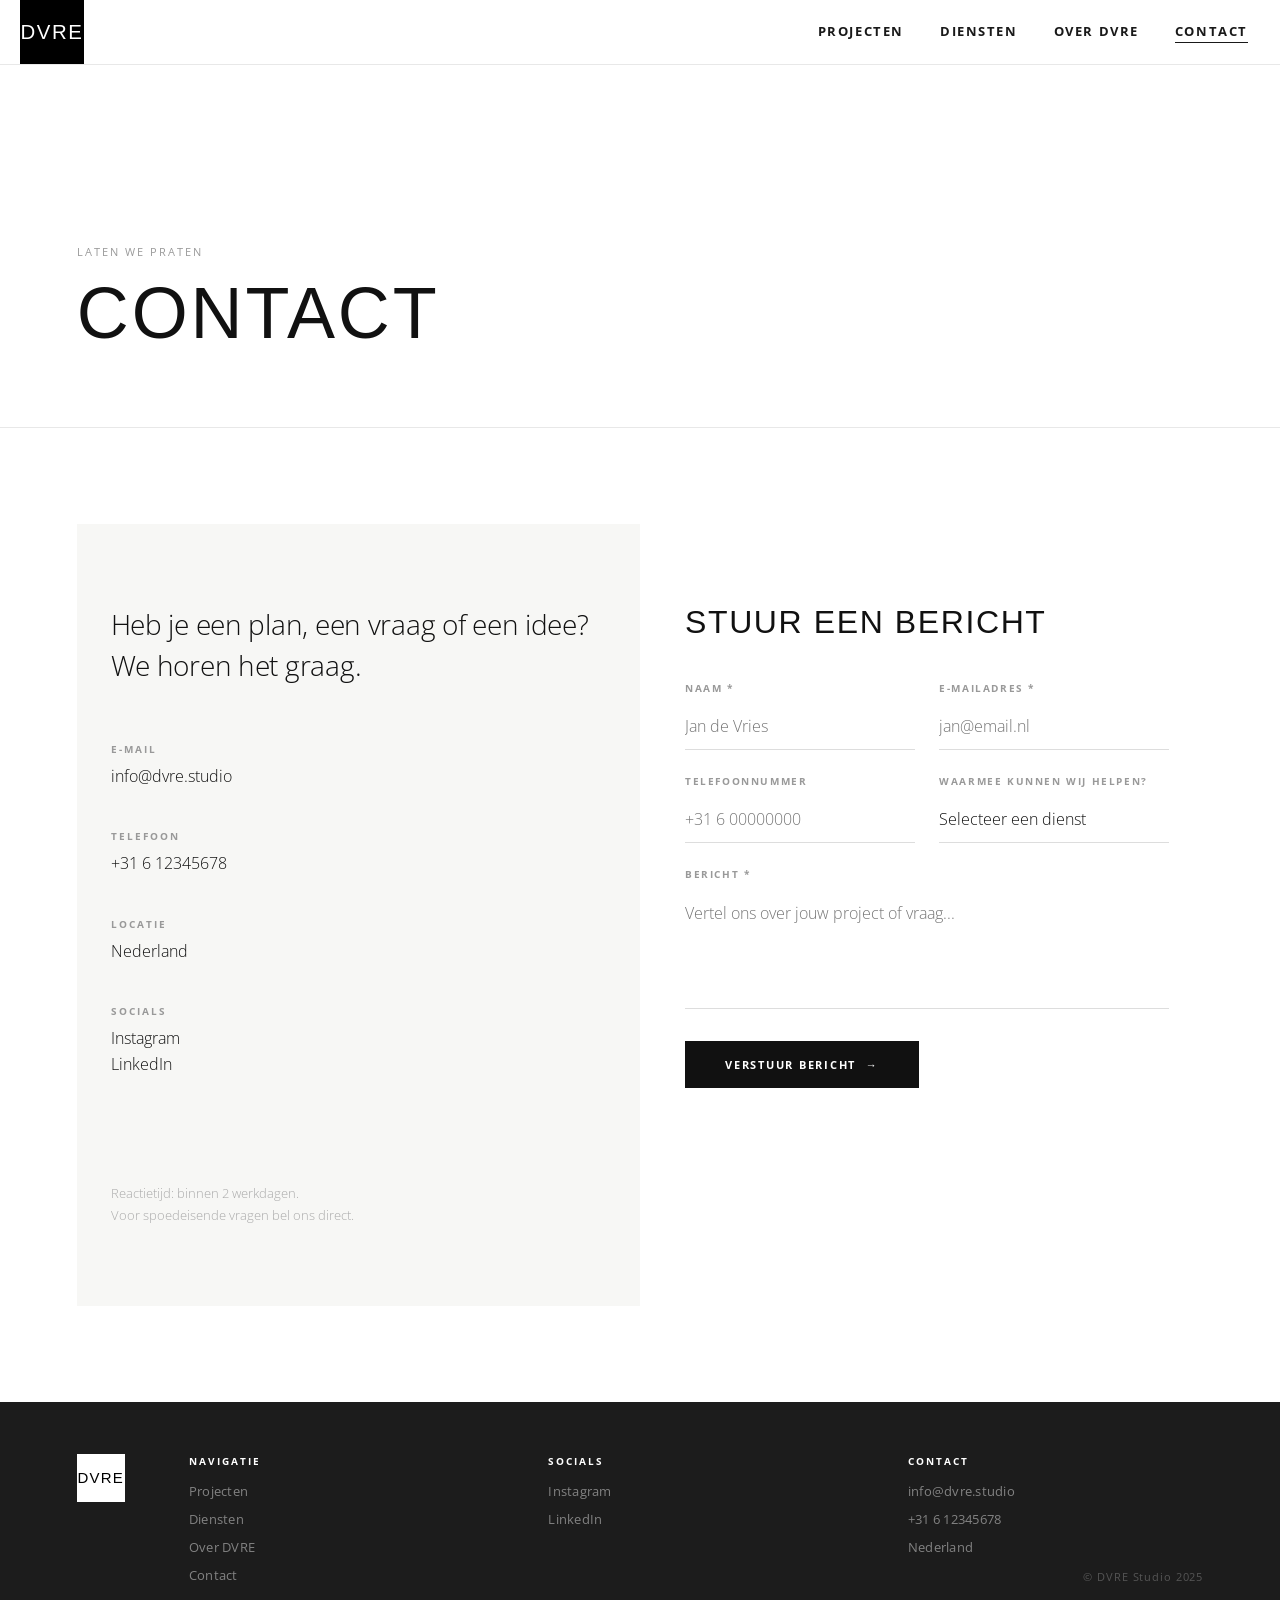
==== contact.html @ 1531172d "Voeg subpagina's toe en verbeter website - Nieuwe pagina's: projecten.html, diensten.html, over.html" ====
<!DOCTYPE html>
<html lang="nl">
<head>
    <meta charset="UTF-8">
    <meta name="viewport" content="width=device-width, initial-scale=1.0">
    <title>Contact — DVRE</title>
    <link rel="preconnect" href="https://fonts.googleapis.com">
    <link rel="preconnect" href="https://fonts.gstatic.com" crossorigin>
    <link href="https://fonts.googleapis.com/css2?family=Open+Sans:wght@300;400;500;600&display=swap" rel="stylesheet">
    <link rel="stylesheet" href="css/style.css">
    <style>
        .page-hero {
            padding: 180px 6% 80px;
            background: #fff;
            border-bottom: 1px solid #e8e8e8;
        }
        .page-hero-label {
            font-size: 11px;
            letter-spacing: 0.18em;
            text-transform: uppercase;
            color: #999;
            margin-bottom: 20px;
        }
        .page-hero-title {
            font-family: 'Futura PT Condensed', 'Futura PT', 'Futura', 'Century Gothic', Arial Narrow, sans-serif;
            font-size: 72px;
            font-weight: 500;
            font-stretch: condensed;
            letter-spacing: 0.04em;
            text-transform: uppercase;
            color: #111;
            line-height: 0.95;
        }

        /* Contact layout */
        #contact-page {
            display: grid;
            grid-template-columns: 1fr 1fr;
            gap: 0;
            min-height: 70vh;
        }

        /* Linker kolom — info */
        .contact-info {
            padding: 80px 8% 80px 6%;
            background: #f7f7f5;
            display: flex;
            flex-direction: column;
            justify-content: space-between;
        }

        .contact-intro {
            font-size: 28px;
            font-weight: 300;
            line-height: 1.45;
            color: #111;
            margin-bottom: 56px;
            letter-spacing: -0.01em;
        }

        .contact-detail-group { margin-bottom: 40px; }

        .contact-detail-label {
            font-size: 10px;
            font-weight: 700;
            letter-spacing: 0.2em;
            text-transform: uppercase;
            color: #999;
            margin-bottom: 8px;
        }

        .contact-detail-value {
            font-size: 16px;
            font-weight: 300;
            color: #111;
            text-decoration: none;
            display: block;
            line-height: 1.6;
            transition: opacity 0.2s;
        }

        .contact-detail-value:hover { opacity: 0.6; }

        /* Rechter kolom — formulier */
        .contact-form-wrap {
            padding: 80px 6% 80px 8%;
            background: #fff;
        }

        .form-title {
            font-family: 'Futura PT Condensed', 'Futura PT', 'Futura', 'Century Gothic', Arial Narrow, sans-serif;
            font-size: 32px;
            font-weight: 500;
            font-stretch: condensed;
            letter-spacing: 0.05em;
            text-transform: uppercase;
            color: #111;
            margin-bottom: 40px;
        }

        .contact-form { display: flex; flex-direction: column; gap: 24px; }

        .form-group { display: flex; flex-direction: column; gap: 8px; }

        .form-row { display: grid; grid-template-columns: 1fr 1fr; gap: 24px; }

        .form-group label {
            font-size: 10px;
            font-weight: 700;
            letter-spacing: 0.16em;
            text-transform: uppercase;
            color: #999;
        }

        .form-group input,
        .form-group select,
        .form-group textarea {
            border: none;
            border-bottom: 1px solid #ddd;
            padding: 12px 0;
            font-size: 16px;
            font-weight: 300;
            font-family: 'Open Sans', Arial, sans-serif;
            color: #111;
            background: transparent;
            outline: none;
            transition: border-color 0.2s ease;
            -webkit-appearance: none;
            border-radius: 0;
        }

        .form-group input:focus,
        .form-group select:focus,
        .form-group textarea:focus {
            border-bottom-color: #111;
        }

        .form-group textarea {
            resize: none;
            min-height: 120px;
            line-height: 1.6;
        }

        .form-group select { cursor: pointer; color: #111; }
        .form-group select option { color: #111; }

        .form-submit {
            display: inline-block;
            background: #111;
            color: #fff;
            font-size: 11px;
            font-weight: 700;
            letter-spacing: 0.16em;
            text-transform: uppercase;
            border: none;
            padding: 16px 40px;
            cursor: pointer;
            font-family: 'Open Sans', Arial, sans-serif;
            transition: background 0.2s ease, transform 0.15s ease;
            margin-top: 8px;
            align-self: flex-start;
        }

        .form-submit:hover { background: #333; transform: translateY(-1px); }

        /* Succes bericht */
        .form-success {
            display: none;
            padding: 20px;
            background: #f0f7f0;
            border-left: 3px solid #4a9e4a;
            font-size: 15px;
            font-weight: 300;
            color: #2d6a2d;
        }

        @media (max-width: 768px) {
            #contact-page { grid-template-columns: 1fr; }
            .contact-info { padding: 56px 5%; }
            .contact-form-wrap { padding: 56px 5%; }
            .form-row { grid-template-columns: 1fr; gap: 24px; }
            .page-hero-title { font-size: 48px; }
        }
    </style>
</head>
<body>

    <header id="navbar" class="visible" style="background: #fff; position: sticky; top: 0; box-shadow: 0 1px 0 #e8e8e8;">
        <a href="index.html" id="logo" style="text-decoration:none;"><span>DVRE</span></a>
        <nav id="main-nav">
            <a href="projecten.html">Projecten</a>
            <a href="diensten.html">Diensten</a>
            <a href="over.html">Over DVRE</a>
            <a href="contact.html" style="color:#000; border-bottom: 1.5px solid #000; padding-bottom:2px;">Contact</a>
        </nav>
        <button id="hamburger" aria-label="Menu"><span></span><span></span><span></span></button>
    </header>

    <div id="mobile-menu">
        <button id="mobile-close">✕</button>
        <nav id="mobile-nav">
            <a href="projecten.html">Projecten</a>
            <a href="diensten.html">Diensten</a>
            <a href="over.html">Over DVRE</a>
            <a href="contact.html">Contact</a>
        </nav>
    </div>

    <div class="page-hero">
        <p class="page-hero-label">Laten we praten</p>
        <h1 class="page-hero-title">Contact</h1>
    </div>

    <section id="contact-page">

        <!-- Info links -->
        <div class="contact-info">
            <div>
                <p class="contact-intro">Heb je een plan, een vraag of een idee? We horen het graag.</p>

                <div class="contact-detail-group">
                    <p class="contact-detail-label">E-mail</p>
                    <a href="mailto:info@dvre.studio" class="contact-detail-value">info@dvre.studio</a>
                </div>

                <div class="contact-detail-group">
                    <p class="contact-detail-label">Telefoon</p>
                    <a href="tel:+31612345678" class="contact-detail-value">+31 6 12345678</a>
                </div>

                <div class="contact-detail-group">
                    <p class="contact-detail-label">Locatie</p>
                    <span class="contact-detail-value">Nederland</span>
                </div>

                <div class="contact-detail-group">
                    <p class="contact-detail-label">Socials</p>
                    <a href="#" class="contact-detail-value">Instagram</a>
                    <a href="#" class="contact-detail-value">LinkedIn</a>
                </div>
            </div>

            <div style="margin-top: 64px;">
                <p style="font-size:13px; color:#aaa; line-height:1.7; font-weight:300;">
                    Reactietijd: binnen 2 werkdagen.<br>
                    Voor spoedeisende vragen bel ons direct.
                </p>
            </div>
        </div>

        <!-- Formulier rechts -->
        <div class="contact-form-wrap">
            <p class="form-title">Stuur een bericht</p>

            <div class="form-success" id="form-success">
                Bedankt voor je bericht! We nemen binnen 2 werkdagen contact met je op.
            </div>

            <form class="contact-form" id="contact-form" novalidate>
                <div class="form-row">
                    <div class="form-group">
                        <label for="naam">Naam *</label>
                        <input type="text" id="naam" name="naam" placeholder="Jan de Vries" required>
                    </div>
                    <div class="form-group">
                        <label for="email">E-mailadres *</label>
                        <input type="email" id="email" name="email" placeholder="jan@email.nl" required>
                    </div>
                </div>

                <div class="form-row">
                    <div class="form-group">
                        <label for="telefoon">Telefoonnummer</label>
                        <input type="tel" id="telefoon" name="telefoon" placeholder="+31 6 00000000">
                    </div>
                    <div class="form-group">
                        <label for="dienst">Waarmee kunnen wij helpen?</label>
                        <select id="dienst" name="dienst">
                            <option value="">Selecteer een dienst</option>
                            <option value="architectuur">Architectuur</option>
                            <option value="interieur">Interieurontwerp</option>
                            <option value="vergunning">Omgevingsvergunning</option>
                            <option value="verbouwing">Verbouwing &amp; Transformatie</option>
                            <option value="splitsing">Splitsing</option>
                            <option value="visualisatie">Visualisatie</option>
                            <option value="anders">Anders</option>
                        </select>
                    </div>
                </div>

                <div class="form-group">
                    <label for="bericht">Bericht *</label>
                    <textarea id="bericht" name="bericht" placeholder="Vertel ons over jouw project of vraag..." required></textarea>
                </div>

                <button type="submit" class="form-submit">Verstuur bericht &nbsp;→</button>
            </form>
        </div>

    </section>

    <footer id="footer">
        <div id="footer-logo"><div id="footer-logo-box"><span>DVRE</span></div></div>
        <div class="footer-col">
            <p class="footer-heading">Navigatie</p>
            <a href="projecten.html">Projecten</a>
            <a href="diensten.html">Diensten</a>
            <a href="over.html">Over DVRE</a>
            <a href="contact.html">Contact</a>
        </div>
        <div class="footer-col">
            <p class="footer-heading">Socials</p>
            <a href="#">Instagram</a><a href="#">LinkedIn</a>
        </div>
        <div class="footer-col">
            <p class="footer-heading">Contact</p>
            <a href="mailto:info@dvre.studio">info@dvre.studio</a>
            <a href="tel:+31612345678">+31 6 12345678</a>
            <span>Nederland</span>
        </div>
        <div id="footer-copy">© DVRE Studio 2025</div>
    </footer>

    <script>
    // Formulier submit
    document.getElementById('contact-form').addEventListener('submit', function(e) {
        e.preventDefault();
        var naam  = document.getElementById('naam').value.trim();
        var email = document.getElementById('email').value.trim();
        var bericht = document.getElementById('bericht').value.trim();
        if (!naam || !email || !bericht) {
            alert('Vul naam, e-mailadres en bericht in.');
            return;
        }
        this.style.display = 'none';
        document.getElementById('form-success').style.display = 'block';
    });

    // Hamburger
    (function () {
        var hamburger   = document.getElementById('hamburger');
        var mobileMenu  = document.getElementById('mobile-menu');
        var mobileClose = document.getElementById('mobile-close');
        var mobileLinks = document.querySelectorAll('#mobile-nav a');
        function openMenu()  { mobileMenu.classList.add('open'); document.body.style.overflow = 'hidden'; }
        function closeMenu() { mobileMenu.classList.remove('open'); document.body.style.overflow = ''; }
        hamburger.addEventListener('click', openMenu);
        mobileClose.addEventListener('click', closeMenu);
        mobileLinks.forEach(function (link) { link.addEventListener('click', closeMenu); });
    })();
    </script>
</body>
</html>
---- css/style.css ----
/* =====================
   FONTS
   ===================== */
@font-face {
    font-family: 'Open Sans';
    src: url('../fonts/OpenSans-Light.ttf') format('truetype');
    font-weight: 300;
    font-style: normal;
    font-display: swap;
}
@font-face {
    font-family: 'Open Sans';
    src: url('../fonts/OpenSans-Regular.ttf') format('truetype');
    font-weight: 400;
    font-style: normal;
    font-display: swap;
}
@font-face {
    font-family: 'Open Sans';
    src: url('../fonts/OpenSans-Medium.ttf') format('truetype');
    font-weight: 500;
    font-style: normal;
    font-display: swap;
}
@font-face {
    font-family: 'Open Sans';
    src: url('../fonts/OpenSans-SemiBold.ttf') format('truetype');
    font-weight: 600;
    font-style: normal;
    font-display: swap;
}

/* =====================
   RESET & BASE
   ===================== */
*, *::before, *::after { margin: 0; padding: 0; box-sizing: border-box; }

html { scroll-behavior: smooth; }

body {
    font-family: 'Open Sans', Arial, sans-serif;
    background: #fff;
    color: #111;
    overflow-x: hidden;
}

/* =====================
   INTRO
   ===================== */
#intro {
    position: fixed;
    inset: 0;
    background: #000;
    display: flex;
    align-items: center;
    justify-content: center;
    z-index: 9999;
    transition: opacity 1.4s ease;
}

#intro.fade-out { opacity: 0; pointer-events: none; }

#intro-letters { display: flex; gap: 0.04em; }

.letter {
    color: #fff;
    font-family: 'Futura PT Condensed', 'Futura PT', 'Futura', 'Century Gothic', Arial Narrow, sans-serif;
    font-size: 126px;
    font-weight: 500;
    font-stretch: condensed;
    letter-spacing: 0.08em;
    text-transform: uppercase;
    opacity: 0;
    animation: letterIn 0.35s ease forwards;
}

@keyframes letterIn {
    from { opacity: 0; transform: translateY(8px); }
    to   { opacity: 1; transform: translateY(0); }
}

/* =====================
   NAVBAR
   ===================== */
#navbar {
    position: fixed;
    top: 20px;
    left: 0;
    width: 100%;
    display: flex;
    align-items: center;
    padding: 0 32px 0 20px;
    z-index: 1000;
    opacity: 0;
    transition: opacity 0.6s ease;
}

#navbar.visible { opacity: 1; }

/* Logo */
#logo {
    display: flex;
    align-items: center;
    justify-content: center;
    width: 64px;
    height: 64px;
    background: #000;
    flex-shrink: 0;
    transition: background 0.4s ease;
}

#logo span {
    color: #fff;
    font-family: 'Futura PT Condensed', 'Futura PT', 'Futura', 'Century Gothic', Arial Narrow, sans-serif;
    font-size: 20.4px;
    font-weight: 500;
    font-stretch: condensed;
    letter-spacing: 0.08em;
    text-transform: uppercase;
    line-height: 1;
    transition: color 0.4s ease;
}

/* Nav links */
nav#main-nav { display: flex; gap: 36px; margin-left: auto; }

nav#main-nav a {
    color: #000;
    font-size: 13.2px;
    font-weight: 700;
    letter-spacing: 0.12em;
    text-transform: uppercase;
    text-decoration: none;
    opacity: 0.9;
    transition: color 0.4s ease, opacity 0.2s;
}

nav#main-nav a:hover { opacity: 1; }

/* Navbar over hero slider — logo doorzichtig */
#navbar.on-hero #logo { background: transparent; }
#navbar.on-hero #logo span { color: #fff; }
#navbar.on-hero nav#main-nav a { color: #fff; }
#navbar.on-hero #hamburger span { background: #fff; }

/* Navbar op donkere sectie */
#navbar.on-dark #logo { background: #fff; }
#navbar.on-dark #logo span { color: #000; }
#navbar.on-dark nav#main-nav a { color: #fff; }

/* Hamburger (mobiel) */
#hamburger {
    display: none;
    flex-direction: column;
    gap: 5px;
    background: none;
    border: none;
    cursor: pointer;
    margin-left: auto;
    padding: 8px;
}

#hamburger span {
    display: block;
    width: 24px;
    height: 1.5px;
    background: #000;
    transition: background 0.3s;
}

#navbar.on-dark #hamburger span { background: #fff; }

/* Mobiel menu overlay */
#mobile-menu {
    position: fixed;
    inset: 0;
    background: #000;
    z-index: 8000;
    display: flex;
    flex-direction: column;
    align-items: center;
    justify-content: center;
    opacity: 0;
    pointer-events: none;
    transition: opacity 0.4s ease;
}

#mobile-menu.open { opacity: 1; pointer-events: all; }

#mobile-close {
    position: absolute;
    top: 28px;
    right: 28px;
    background: none;
    border: none;
    color: #fff;
    font-size: 24px;
    cursor: pointer;
    opacity: 0.7;
}

#mobile-nav { display: flex; flex-direction: column; align-items: center; gap: 32px; }

#mobile-nav a {
    color: #fff;
    font-family: 'Futura PT Condensed', 'Futura PT', 'Futura', 'Century Gothic', Arial Narrow, sans-serif;
    font-size: 48px;
    font-weight: 500;
    font-stretch: condensed;
    letter-spacing: 0.06em;
    text-transform: uppercase;
    text-decoration: none;
    opacity: 0.85;
    transition: opacity 0.2s;
}

#mobile-nav a:hover { opacity: 1; }

/* =====================
   HERO
   ===================== */
#hero { position: relative; height: 100vh; overflow: hidden; }

.slide {
    position: absolute;
    inset: 0;
    opacity: 0;
    transition: opacity 1s ease;
    background-size: cover;
    background-position: center;
}

.slide.active { opacity: 1; }

#hero-overlay {
    position: absolute;
    inset: 0;
    background: linear-gradient(to right, rgba(0,0,0,0.55) 0%, rgba(0,0,0,0.15) 55%, transparent 100%);
    z-index: 1;
}

#hero-text {
    position: absolute;
    bottom: 14%;
    left: 6%;
    z-index: 2;
    color: #fff;
    max-width: 90vw;
}

.hero-label {
    font-size: 11px;
    letter-spacing: 0.18em;
    text-transform: uppercase;
    opacity: 0.75;
    margin-bottom: 16px;
}

.hero-title {
    font-family: 'Futura PT Condensed', 'Futura PT', 'Futura', 'Century Gothic', Arial Narrow, sans-serif;
    font-size: 99px;
    font-weight: 500;
    font-stretch: condensed;
    letter-spacing: 0.04em;
    line-height: 0.95;
    text-transform: uppercase;
    margin-bottom: 20px;
}

/* A → V flip animatie */
.letter-morph {
    display: inline-block;
    position: relative;
    perspective: 600px;
}

.lm-front,
.lm-back {
    display: inline-block;
    backface-visibility: hidden;
    transition: transform 0.7s cubic-bezier(0.4, 0, 0.2, 1);
}

.lm-back {
    position: absolute;
    left: 0;
    top: 0;
    transform: rotateY(180deg);
}

.letter-morph.flipped .lm-front { transform: rotateY(-180deg); }
.letter-morph.flipped .lm-back  { transform: rotateY(0deg); }

.hero-tagline {
    font-size: 18px;
    font-weight: 300;
    line-height: 1.5;
    margin-bottom: 32px;
    opacity: 0.92;
}

/* Buttons */
.btn-primary {
    display: inline-block;
    background: #fff;
    color: #000;
    font-size: 11px;
    font-weight: 700;
    letter-spacing: 0.16em;
    text-transform: uppercase;
    text-decoration: none;
    padding: 14px 28px;
    transition: background 0.2s, color 0.2s;
}

.btn-primary:hover { background: #000; color: #fff; }

/* Slider pijlen */
.slider-arrow {
    position: absolute;
    top: 50%;
    transform: translateY(-50%);
    background: none;
    border: none;
    cursor: pointer;
    z-index: 10;
    width: 40px;
    height: 40px;
    padding: 0;
    opacity: 0.6;
    transition: opacity 0.2s;
}

.slider-arrow:hover { opacity: 1; }

.slider-arrow::before {
    content: '';
    display: block;
    width: 14px;
    height: 14px;
    border-top: 1.5px solid #fff;
    border-right: 1.5px solid #fff;
}

#arrow-prev { left: 28px; }
#arrow-prev::before { transform: rotate(-135deg); margin-left: 14px; }
#arrow-next { right: 28px; }
#arrow-next::before { transform: rotate(45deg); margin-left: 10px; }

#slider-dots {
    position: absolute;
    bottom: 28px;
    left: 50%;
    transform: translateX(-50%);
    display: flex;
    gap: 8px;
    z-index: 10;
}

.dot {
    width: 9px;
    height: 9px;
    border-radius: 50%;
    background: rgba(255,255,255,0.5);
    cursor: pointer;
    transition: background 0.3s;
}

.dot.active { background: #fff; }

/* =====================
   GEDEELDE SECTIES
   ===================== */
section { padding: 96px 6%; }

.section-header { margin-bottom: 52px; }

.section-label {
    font-family: 'Futura PT Condensed', 'Futura PT', 'Futura', 'Century Gothic', Arial Narrow, sans-serif;
    font-size: 42px;
    font-weight: 500;
    font-stretch: condensed;
    letter-spacing: 0.06em;
    text-transform: uppercase;
    color: #111;
    display: block;
    margin-bottom: 0;
}

.section-rule { display: none; }

/* =====================
   TAGLINE BLOK
   ===================== */
#tagline-block {
    background: #111;
    padding: 72px 6%;
    display: flex;
    align-items: center;
    justify-content: center;
}

#tagline-text {
    font-family: 'Open Sans', Arial, sans-serif;
    font-size: 38px;
    font-weight: 300;
    letter-spacing: -0.01em;
    text-transform: none;
    color: #fff;
    text-align: center;
    line-height: 1.2;
    max-width: 90vw;
}

/* =====================
   DIENSTEN
   ===================== */
#diensten {
    background: #fff;
    padding: 96px 6% 0;
}

.diensten-inner {
    display: grid;
    grid-template-columns: 1fr 1fr;
    gap: 80px;
    align-items: start;
}

/* Foto paneel links */
#diensten-img-panel {
    aspect-ratio: 1/1;
    width: 100%;
    background-size: cover;
    background-position: center;
}

/* Tekst paneel rechts */
#diensten-right {
    display: flex;
    flex-direction: column;
}

/* Lijst */
.diensten-list {
    display: flex;
    flex-direction: column;
    margin-bottom: 40px;
}

.dienst-row {
    display: flex;
    align-items: baseline;
    gap: 16px;
    padding: 14px 0;
    border-top: 1px solid #e0e0e0;
    cursor: pointer;
    transition: color 0.25s ease, transform 0.25s ease;
    color: #aaa;
}

.dienst-row:last-child { border-bottom: 1px solid #e0e0e0; }

.dienst-row.active { color: #111; }
.dienst-row:not(.active):hover { color: #555; transform: translateX(6px); }

.dienst-num {
    font-size: 11px;
    font-weight: 400;
    letter-spacing: 0.08em;
    color: inherit;
    flex-shrink: 0;
    opacity: 0.6;
}

.dienst-name {
    font-family: 'Open Sans', Arial, sans-serif;
    font-size: 18px;
    font-weight: 400;
    letter-spacing: 0;
    text-transform: none;
    line-height: 1.2;
}

/* Beschrijving */
.diensten-desc-wrap { position: relative; min-height: 80px; }

.dienst-desc {
    display: none;
    animation: fadeInText 0.35s ease;
}

.dienst-desc.active { display: block; }

.dienst-desc p {
    font-size: 15px;
    font-weight: 300;
    line-height: 1.8;
    color: #555;
    max-width: 400px;
}

/* =====================
   PROJECTEN
   ===================== */
#projecten { background: #fff; }

.projecten-grid {
    display: grid;
    grid-template-columns: repeat(3, 1fr);
    gap: 24px;
}

.project-card {
    cursor: pointer;
    text-decoration: none;
    color: inherit;
    display: block;
}

.project-img {
    width: 100%;
    aspect-ratio: 4/3;
    background-size: cover;
    background-position: center;
    overflow: hidden;
    position: relative;
    transition: transform 0.5s ease;
}

.project-img::after {
    content: '';
    position: absolute;
    inset: 0;
    background: rgba(0,0,0,0);
    transition: background 0.4s ease;
}

.project-card:hover .project-img { transform: scale(1.03); }
.project-card:hover .project-img::after { background: rgba(0,0,0,0.12); }

.project-info {
    display: flex;
    justify-content: space-between;
    align-items: flex-end;
    padding-top: 16px;
    border-top: 1px solid #ddd;
    margin-top: 16px;
    transition: border-color 0.3s ease;
}

.project-card:hover .project-info { border-color: #111; }

.project-type {
    font-size: 12px;
    font-weight: 700;
    letter-spacing: 0.1em;
    text-transform: uppercase;
    margin-bottom: 4px;
    transition: color 0.2s;
}

.project-loc { font-size: 12px; color: #888; letter-spacing: 0.06em; text-transform: uppercase; }

.project-arrow {
    font-size: 18px;
    color: #111;
    opacity: 0.3;
    transition: opacity 0.3s ease, transform 0.3s ease;
}
.project-card:hover .project-arrow { opacity: 1; transform: translateX(4px); }

/* =====================
   STATS
   ===================== */
#stats {
    background: #111;
    color: #fff;
    display: flex;
    align-items: center;
    justify-content: center;
    padding: 72px 6%;
}

.stat {
    flex: 1;
    display: flex;
    flex-direction: column;
    align-items: center;
    text-align: center;
    gap: 12px;
}

.stat-num {
    font-family: 'Futura PT Condensed', 'Futura PT', 'Futura', 'Century Gothic', Arial Narrow, sans-serif;
    font-size: 64px;
    font-weight: 500;
    font-stretch: condensed;
    letter-spacing: 0.02em;
    line-height: 1;
}

.stat-label {
    font-size: 11px;
    letter-spacing: 0.16em;
    text-transform: uppercase;
    opacity: 0.6;
    line-height: 1.6;
}

.stat-divider { width: 1px; height: 64px; background: rgba(255,255,255,0.15); flex-shrink: 0; }

/* =====================
   OVER DVRE
   ===================== */
#over {
    display: grid;
    grid-template-columns: 1fr 1fr;
    gap: 80px;
    align-items: center;
    padding: 96px 6%;
}

.over-quote {
    font-family: 'Open Sans', Arial, sans-serif;
    font-size: 32px;
    font-weight: 300;
    line-height: 1.4;
    letter-spacing: -0.01em;
    margin-bottom: 36px;
    color: #111;
}

.btn-secondary {
    display: inline-block;
    color: #111;
    font-size: 11px;
    font-weight: 700;
    letter-spacing: 0.16em;
    text-transform: uppercase;
    text-decoration: none;
    border-bottom: 1.5px solid #111;
    padding-bottom: 2px;
    transition: opacity 0.2s;
}

.btn-secondary:hover { opacity: 0.5; }

#over-img {
    aspect-ratio: 4/5;
    width: 100%;
    background-size: cover;
    background-position: center;
}

/* =====================
   CONTACT CTA
   ===================== */
#contact-cta {
    background: #111;
    color: #fff;
    display: flex;
    align-items: center;
    justify-content: space-between;
    padding: 72px 6%;
}

#cta-text p { font-size: 28px; font-weight: 300; line-height: 1.4; }
#cta-text strong { font-weight: 700; }

.btn-outline {
    background: transparent;
    color: #fff;
    border: 1.5px solid #fff;
    flex-shrink: 0;
}

.btn-outline:hover { background: #fff; color: #111; }

/* =====================
   FOOTER
   ===================== */
#footer {
    background: #1c1c1c;
    border-top: none;
    padding: 52px 6%;
    display: grid;
    grid-template-columns: auto 1fr 1fr 1fr;
    gap: 64px;
    align-items: start;
    position: relative;
}

#footer-logo-box {
    width: 48px;
    height: 48px;
    background: #fff;
    display: flex;
    align-items: center;
    justify-content: center;
}

#footer-logo-box span {
    color: #000;
    font-family: 'Futura PT Condensed', 'Futura PT', 'Futura', 'Century Gothic', Arial Narrow, sans-serif;
    font-size: 15px;
    font-weight: 500;
    font-stretch: condensed;
    letter-spacing: 0.08em;
    text-transform: uppercase;
}

.footer-col { display: flex; flex-direction: column; gap: 10px; }

.footer-heading {
    font-size: 10px;
    font-weight: 700;
    letter-spacing: 0.2em;
    text-transform: uppercase;
    color: #fff;
    margin-bottom: 4px;
}

.footer-col a, .footer-col span {
    font-size: 13px;
    color: rgba(255,255,255,0.45);
    text-decoration: none;
    letter-spacing: 0.02em;
    transition: color 0.2s;
}

.footer-col a:hover { color: #fff; }

#footer-copy {
    position: absolute;
    bottom: 52px;
    right: 6%;
    font-size: 11px;
    color: rgba(255,255,255,0.25);
    letter-spacing: 0.08em;
}

/* =====================
   RESPONSIVE — TABLET
   ===================== */
@media (max-width: 768px) {
    .diensten-inner { grid-template-columns: 1fr; gap: 40px; }
    #diensten-img-panel { aspect-ratio: 16/9; }
    .projecten-grid { grid-template-columns: repeat(2, 1fr); }
    #over { grid-template-columns: 1fr; gap: 40px; }
    #over-img { aspect-ratio: 16/9; }
    #footer { grid-template-columns: 1fr 1fr; gap: 40px; }
    #footer-logo { grid-column: 1 / -1; }
    #footer-copy { position: static; margin-top: 8px; grid-column: 1 / -1; }
    .hero-title { font-size: 88px; }
    #tagline-text { font-size: 36px; }
}

/* =====================
   RESPONSIVE — MOBIEL
   ===================== */
@media (max-width: 600px) {
    /* Navbar */
    nav#main-nav { display: none; }
    #hamburger { display: flex; }

    /* Hero */
    .hero-title { font-size: 52px; }
    .hero-tagline { font-size: 15px; }
    #hero-text { left: 5%; bottom: 12%; }

    /* Secties */
    section { padding: 64px 5%; }
    .section-label { font-size: 30px; }

    /* Diensten */
    .diensten-inner { grid-template-columns: 1fr; }

    /* Projecten */
    .projecten-grid { grid-template-columns: 1fr; }

    /* Stats */
    #stats { flex-direction: column; gap: 40px; padding: 56px 5%; }
    .stat-divider { width: 40px; height: 1px; }
    .stat-num { font-size: 52px; }

    /* Over */
    #over { grid-template-columns: 1fr; }

    /* CTA */
    #contact-cta { flex-direction: column; gap: 28px; text-align: center; padding: 56px 5%; }
    #cta-text p { font-size: 20px; }

    /* Footer */
    #footer { grid-template-columns: 1fr; gap: 32px; }
    #footer-copy { position: static; }
}
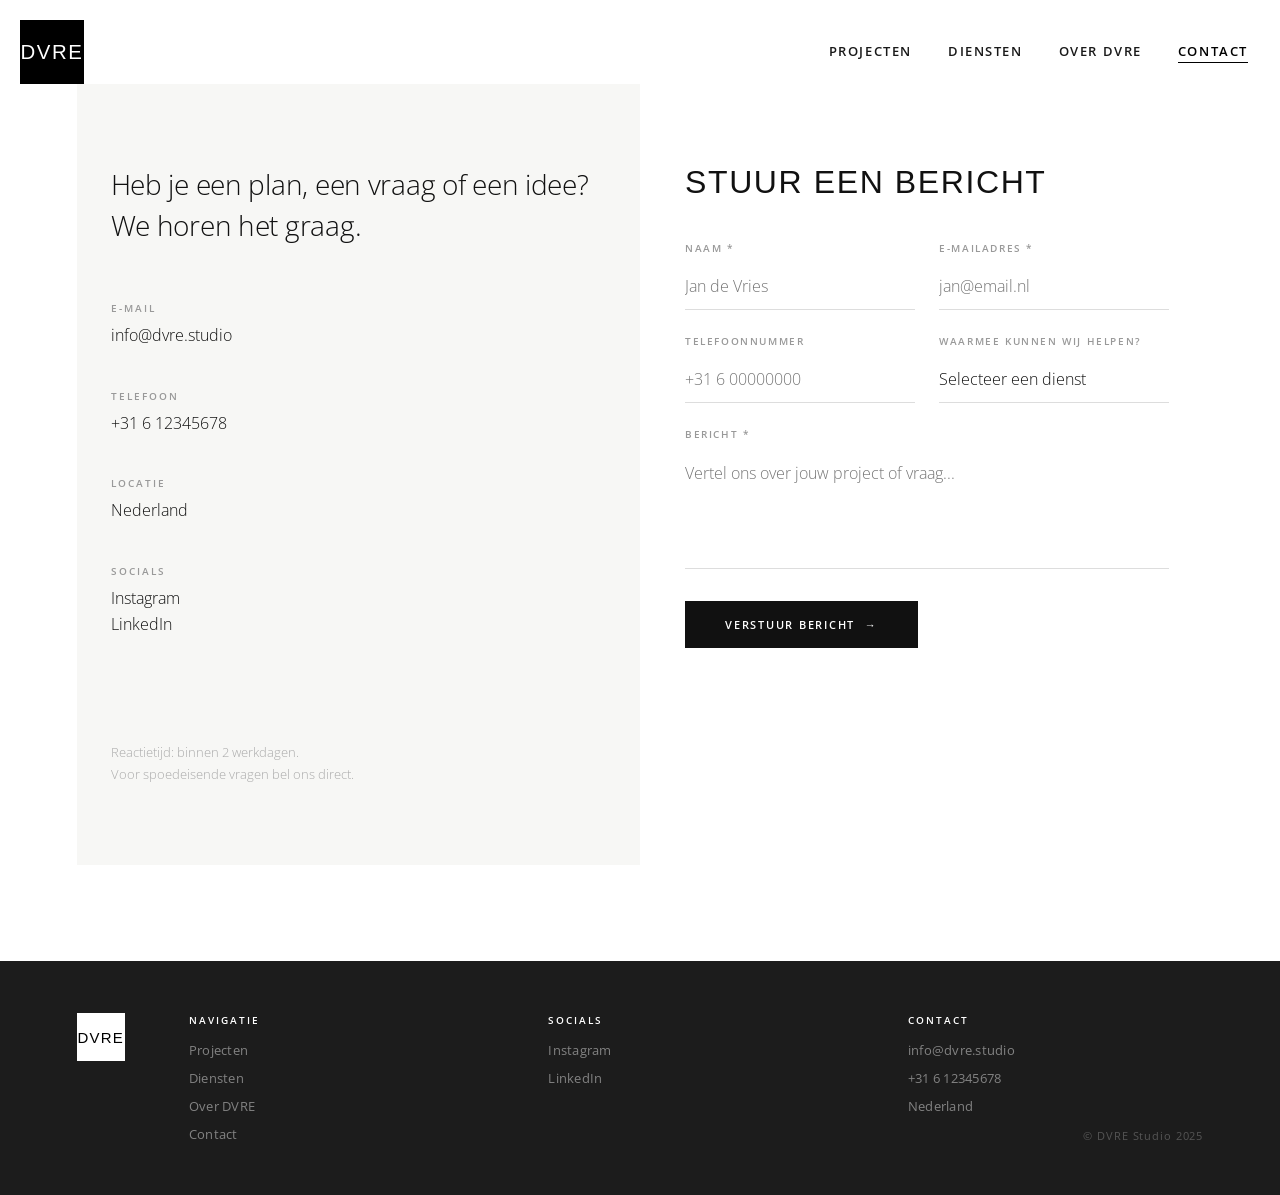
==== commit cbe5d88a: "Herontwerp subpagina's: navbar uniform, editoriaal projectenraster - Navbar op alle subpagina's iden" ====
--- a/contact.html
+++ b/contact.html
@@ -4,40 +4,15 @@
     <meta charset="UTF-8">
     <meta name="viewport" content="width=device-width, initial-scale=1.0">
     <title>Contact — DVRE</title>
-    <link rel="preconnect" href="https://fonts.googleapis.com">
-    <link rel="preconnect" href="https://fonts.gstatic.com" crossorigin>
-    <link href="https://fonts.googleapis.com/css2?family=Open+Sans:wght@300;400;500;600&display=swap" rel="stylesheet">
     <link rel="stylesheet" href="css/style.css">
     <style>
-        .page-hero {
-            padding: 180px 6% 80px;
-            background: #fff;
-            border-bottom: 1px solid #e8e8e8;
-        }
-        .page-hero-label {
-            font-size: 11px;
-            letter-spacing: 0.18em;
-            text-transform: uppercase;
-            color: #999;
-            margin-bottom: 20px;
-        }
-        .page-hero-title {
-            font-family: 'Futura PT Condensed', 'Futura PT', 'Futura', 'Century Gothic', Arial Narrow, sans-serif;
-            font-size: 72px;
-            font-weight: 500;
-            font-stretch: condensed;
-            letter-spacing: 0.04em;
-            text-transform: uppercase;
-            color: #111;
-            line-height: 0.95;
-        }
-
         /* Contact layout */
         #contact-page {
             display: grid;
             grid-template-columns: 1fr 1fr;
             gap: 0;
-            min-height: 70vh;
+            min-height: 80vh;
+            padding-top: 84px;
         }
 
         /* Linker kolom — info */
@@ -163,7 +138,6 @@
 
         .form-submit:hover { background: #333; transform: translateY(-1px); }
 
-        /* Succes bericht */
         .form-success {
             display: none;
             padding: 20px;
@@ -175,23 +149,22 @@
         }
 
         @media (max-width: 768px) {
-            #contact-page { grid-template-columns: 1fr; }
+            #contact-page { grid-template-columns: 1fr; padding-top: 70px; }
             .contact-info { padding: 56px 5%; }
             .contact-form-wrap { padding: 56px 5%; }
             .form-row { grid-template-columns: 1fr; gap: 24px; }
-            .page-hero-title { font-size: 48px; }
         }
     </style>
 </head>
 <body>
 
-    <header id="navbar" class="visible" style="background: #fff; position: sticky; top: 0; box-shadow: 0 1px 0 #e8e8e8;">
+    <header id="navbar" class="visible">
         <a href="index.html" id="logo" style="text-decoration:none;"><span>DVRE</span></a>
         <nav id="main-nav">
             <a href="projecten.html">Projecten</a>
             <a href="diensten.html">Diensten</a>
             <a href="over.html">Over DVRE</a>
-            <a href="contact.html" style="color:#000; border-bottom: 1.5px solid #000; padding-bottom:2px;">Contact</a>
+            <a href="contact.html" class="nav-active">Contact</a>
         </nav>
         <button id="hamburger" aria-label="Menu"><span></span><span></span><span></span></button>
     </header>
@@ -204,11 +177,6 @@
             <a href="over.html">Over DVRE</a>
             <a href="contact.html">Contact</a>
         </nav>
-    </div>
-
-    <div class="page-hero">
-        <p class="page-hero-label">Laten we praten</p>
-        <h1 class="page-hero-title">Contact</h1>
     </div>
 
     <section id="contact-page">
@@ -322,11 +290,10 @@
     </footer>
 
     <script>
-    // Formulier submit
     document.getElementById('contact-form').addEventListener('submit', function(e) {
         e.preventDefault();
-        var naam  = document.getElementById('naam').value.trim();
-        var email = document.getElementById('email').value.trim();
+        var naam    = document.getElementById('naam').value.trim();
+        var email   = document.getElementById('email').value.trim();
         var bericht = document.getElementById('bericht').value.trim();
         if (!naam || !email || !bericht) {
             alert('Vul naam, e-mailadres en bericht in.');
@@ -335,19 +302,7 @@
         this.style.display = 'none';
         document.getElementById('form-success').style.display = 'block';
     });
-
-    // Hamburger
-    (function () {
-        var hamburger   = document.getElementById('hamburger');
-        var mobileMenu  = document.getElementById('mobile-menu');
-        var mobileClose = document.getElementById('mobile-close');
-        var mobileLinks = document.querySelectorAll('#mobile-nav a');
-        function openMenu()  { mobileMenu.classList.add('open'); document.body.style.overflow = 'hidden'; }
-        function closeMenu() { mobileMenu.classList.remove('open'); document.body.style.overflow = ''; }
-        hamburger.addEventListener('click', openMenu);
-        mobileClose.addEventListener('click', closeMenu);
-        mobileLinks.forEach(function (link) { link.addEventListener('click', closeMenu); });
-    })();
     </script>
+    <script src="js/script.js"></script>
 </body>
 </html>
--- a/css/style.css
+++ b/css/style.css
@@ -136,6 +136,13 @@
 }
 
 nav#main-nav a:hover { opacity: 1; }
+
+/* Actieve paginalink */
+nav#main-nav a.nav-active {
+    border-bottom: 1.5px solid currentColor;
+    padding-bottom: 2px;
+    opacity: 1;
+}
 
 /* Navbar over hero slider — logo doorzichtig */
 #navbar.on-hero #logo { background: transparent; }
@@ -795,3 +802,130 @@
     #footer { grid-template-columns: 1fr; gap: 32px; }
     #footer-copy { position: static; }
 }
+
+/* =====================
+   PROJECTEN PAGINA
+   ===================== */
+#projecten-section {
+    padding-top: 84px;
+}
+
+/* Volledig breed project */
+.proj-full {
+    display: block;
+    text-decoration: none;
+    position: relative;
+    overflow: hidden;
+}
+
+.proj-full .proj-img {
+    width: 100%;
+    aspect-ratio: 21/9;
+    background-size: cover;
+    background-position: center;
+    transition: transform 0.9s ease;
+    display: block;
+}
+
+.proj-full:hover .proj-img { transform: scale(1.02); }
+
+/* 2-koloms rij */
+.proj-duo {
+    display: grid;
+    grid-template-columns: 1fr 1fr;
+    gap: 3px;
+    background: #e8e8e8;
+}
+
+/* Project kaart */
+.proj-card {
+    display: block;
+    text-decoration: none;
+    position: relative;
+    overflow: hidden;
+    background: #fff;
+}
+
+.proj-card .proj-img {
+    width: 100%;
+    aspect-ratio: 4/5;
+    background-size: cover;
+    background-position: center;
+    transition: transform 0.9s ease;
+    display: block;
+}
+
+.proj-card:hover .proj-img { transform: scale(1.04); }
+
+/* Overlay met tekst onderaan */
+.proj-overlay {
+    position: absolute;
+    bottom: 0; left: 0; right: 0;
+    padding: 56px 36px 28px;
+    background: linear-gradient(to top, rgba(0,0,0,0.6) 0%, transparent 100%);
+    display: flex;
+    flex-direction: column;
+    gap: 5px;
+}
+
+.proj-type-label {
+    font-size: 10px;
+    letter-spacing: 0.16em;
+    text-transform: uppercase;
+    color: rgba(255,255,255,0.65);
+    font-weight: 600;
+}
+
+.proj-title-label {
+    font-size: 17px;
+    font-weight: 300;
+    color: #fff;
+    letter-spacing: 0.01em;
+}
+
+/* Quote blok */
+.proj-quote-block {
+    padding: 100px 8%;
+    background: #111;
+    display: flex;
+    flex-direction: column;
+    align-items: flex-start;
+    gap: 28px;
+}
+
+.proj-quote-text {
+    font-family: 'Futura PT Condensed', 'Futura PT', 'Futura', 'Century Gothic', Arial Narrow, sans-serif;
+    font-size: 56px;
+    font-weight: 500;
+    font-stretch: condensed;
+    letter-spacing: 0.03em;
+    text-transform: uppercase;
+    color: #fff;
+    line-height: 1.05;
+    max-width: 820px;
+}
+
+.proj-quote-attr {
+    font-size: 11px;
+    letter-spacing: 0.18em;
+    text-transform: uppercase;
+    color: rgba(255,255,255,0.35);
+    font-weight: 600;
+}
+
+/* Responsive projecten pagina */
+@media (max-width: 768px) {
+    #projecten-section { padding-top: 70px; }
+    .proj-full .proj-img { aspect-ratio: 4/3; }
+    .proj-duo { grid-template-columns: 1fr; }
+    .proj-card .proj-img { aspect-ratio: 4/3; }
+    .proj-quote-text { font-size: 36px; }
+    .proj-quote-block { padding: 64px 5%; }
+}
+
+/* =====================
+   SUBPAGINA SECTIE OFFSET
+   ===================== */
+.subpage-start {
+    padding-top: 100px;
+}
